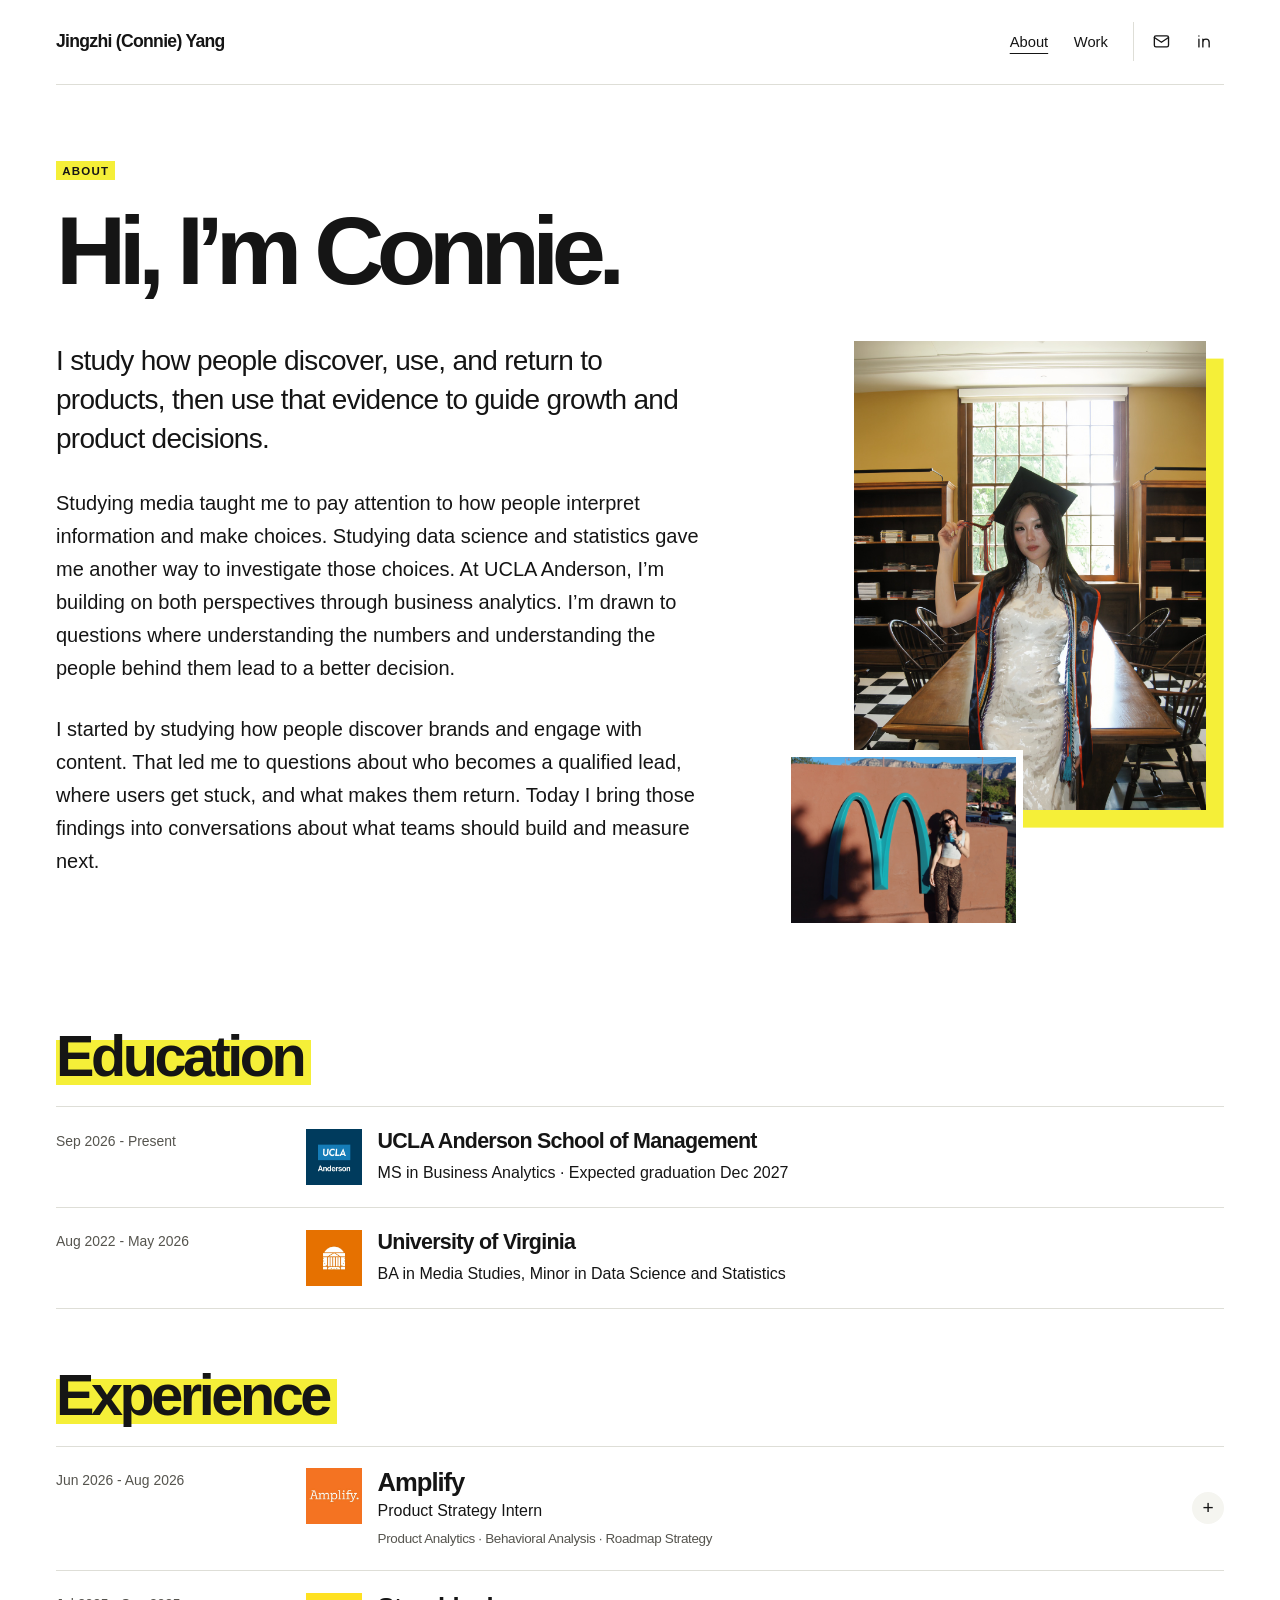
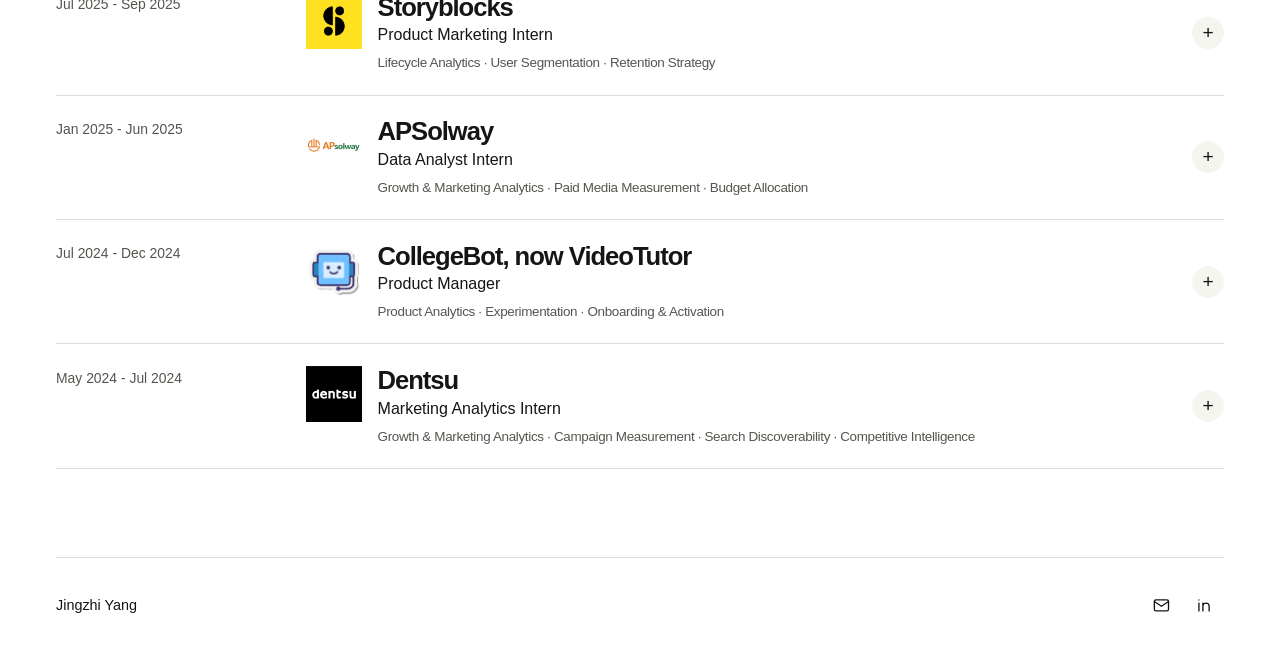
==== about.html @ 19e62472 "Add the complete public portfolio website" ====
<!doctype html>
<html lang="en">
<head>
<meta charset="utf-8">
<meta name="viewport" content="width=device-width, initial-scale=1">
<title>About | Jingzhi (Connie) Yang</title>
<meta name="description" content="Product and growth analytics portfolio of Jingzhi (Connie) Yang.">
<link rel="stylesheet" href="style.css?v=c69d1be918">
<script src="navigation-context.js?v=92504ca39b" defer></script>
</head>
<body>
<a class="skip" href="#main">Skip to content</a>
<header class="site-header wrap">
<a class="wordmark" href="index.html">Jingzhi (Connie) Yang</a>
<nav aria-label="Main navigation"><a href="about.html" aria-current="page">About</a>
<a href="work/index.html">Work</a>
<span class="contact"><a class="icon" href="mailto:jingzhi.yang.2027@anderson.ucla.edu" aria-label="Email Connie">
    <svg viewBox="0 0 24 24" aria-hidden="true"><rect x="3" y="5" width="18" height="14" rx="2"/><path d="m3 7 9 6 9-6"/></svg></a>
    <a class="icon" href="https://www.linkedin.com/in/jingzhi-yang2004/" aria-label="Connie on LinkedIn">
    <svg viewBox="0 0 24 24" aria-hidden="true"><path d="M5 9v10m0-14v.1M10 19V9m0 4a4 4 0 0 1 8 0v6"/></svg></a></span></nav>
</header>
<main id="main" class="wrap about-page">
<section class="about-intro" aria-labelledby="about-title">
<div class="about-title"><p class="eyebrow"><mark>About</mark></p><h1 id="about-title">Hi, I’m Connie.</h1></div>
<div class="about-layout">
<p class="about-positioning">I study how people discover, use, and return to products, then use that evidence to guide growth and product decisions.</p>
<div class="about-collage">
<div class="graduation-frame"><img src="assets/about/uva-graduation.jpg" alt="Connie in her graduation cap and University of Virginia stole in a sunlit library" width="1200" height="1600" fetchpriority="high"></div>
<img class="travel-photo" src="assets/about/travel.jpg" alt="Connie enjoying a drink beside turquoise arches and a terracotta wall while traveling" width="1400" height="933">
</div>
<div class="about-prose">
<p>Studying media taught me to pay attention to how people interpret information and make choices. Studying data science and statistics gave me another way to investigate those choices. At UCLA Anderson, I’m building on both perspectives through business analytics. I’m drawn to questions where understanding the numbers and understanding the people behind them lead to a better decision.</p>
<p>I started by studying how people discover brands and engage with content. That led me to questions about who becomes a qualified lead, where users get stuck, and what makes them return. Today I bring those findings into conversations about what teams should build and measure next.</p>
</div>
</div>
</section>
<section class="section-block"><h2><span class="section-highlight">Education</span></h2>
<div class="education"><span class="dates">Sep 2026 - Present</span><div class="entry-heading"><span class="entry-logo-frame"><img class="entry-logo logo-ucla-anderson" src="assets/logos/ucla-anderson.jpg" alt="UCLA Anderson logo" width="56" height="56" loading="lazy"></span><div class="entry-title"><h3>UCLA Anderson School of Management</h3><p>MS in Business Analytics · Expected graduation Dec 2027</p></div></div></div>
<div class="education"><span class="dates">Aug 2022 - May 2026</span><div class="entry-heading"><span class="entry-logo-frame"><img class="entry-logo logo-uva" src="assets/logos/uva.jpg" alt="University of Virginia logo" width="56" height="56" loading="lazy"></span><div class="entry-title"><h3>University of Virginia</h3><p>BA in Media Studies, Minor in Data Science and Statistics</p></div></div></div>
</section>
<section class="section-block"><h2><span class="section-highlight">Experience</span></h2><details id="experience-amplify" class="timeline-item"><summary><span class="dates">Jun 2026 - Aug 2026</span>
    <span class="timeline-profile"><span class="entry-heading"><span class="entry-logo-frame"><img class="entry-logo logo-amplify" src="assets/logos/amplify.jpg" alt="Amplify logo" width="56" height="56" loading="lazy"></span><span class="entry-title"><strong>Amplify</strong><span class="timeline-role">Product Strategy Intern</span></span></span><span class="keywords">Product Analytics · Behavioral Analysis · Roadmap Strategy</span></span>
    <span class="expand-icon" aria-hidden="true"></span></summary><div class="timeline-body"><p>I combined teacher behavior analysis, competitive research, and adoption planning to guide product priorities and market-entry recommendations.</p><div class="case-links"><a class="text-link" href="work/amplify.html?from=about&amp;entry=amplify">Amplify case study <span aria-hidden="true">↗</span></a></div></div></details><details id="experience-storyblocks" class="timeline-item"><summary><span class="dates">Jul 2025 - Sep 2025</span>
    <span class="timeline-profile"><span class="entry-heading"><span class="entry-logo-frame"><img class="entry-logo logo-storyblocks" src="assets/logos/storyblocks-mark.jpg" alt="Storyblocks logo" width="56" height="56" loading="lazy"></span><span class="entry-title"><strong>Storyblocks</strong><span class="timeline-role">Product Marketing Intern</span></span></span><span class="keywords">Lifecycle Analytics · User Segmentation · Retention Strategy</span></span>
    <span class="expand-icon" aria-hidden="true"></span></summary><div class="timeline-body"><p>I analyzed user behavior and customer needs to inform lifecycle strategy, AI use cases, competitive research, and enterprise customer stories.</p><div class="case-links"><a class="text-link" href="work/storyblocks.html?from=about&amp;entry=storyblocks">Storyblocks case study <span aria-hidden="true">↗</span></a></div></div></details><details id="experience-apsolway" class="timeline-item"><summary><span class="dates">Jan 2025 - Jun 2025</span>
    <span class="timeline-profile"><span class="entry-heading"><span class="entry-logo-frame"><img class="entry-logo logo-apsolway" src="assets/logos/apsolway-square.jpg" alt="APSolway logo" width="56" height="56" loading="lazy"></span><span class="entry-title"><strong>APSolway</strong><span class="timeline-role">Data Analyst Intern</span></span></span><span class="keywords">Growth &amp; Marketing Analytics · Paid Media Measurement · Budget Allocation</span></span>
    <span class="expand-icon" aria-hidden="true"></span></summary><div class="timeline-body"><p>I compared acquisition cost, conversion, and lead quality across audiences and creatives to identify higher-value B2B segments and guide budget decisions.</p><div class="case-links"><a class="text-link" href="work/apsolway.html?from=about&amp;entry=apsolway">APSolway case study <span aria-hidden="true">↗</span></a></div></div></details><details id="experience-collegebot" class="timeline-item"><summary><span class="dates">Jul 2024 - Dec 2024</span>
    <span class="timeline-profile"><span class="entry-heading"><span class="entry-logo-frame"><img class="entry-logo logo-collegebot" src="assets/logos/collegebot.png" alt="CollegeBot logo" width="56" height="56" loading="lazy"></span><span class="entry-title"><strong>CollegeBot, now VideoTutor</strong><span class="timeline-role">Product Manager</span></span></span><span class="keywords">Product Analytics · Experimentation · Onboarding &amp; Activation</span></span>
    <span class="expand-icon" aria-hidden="true"></span></summary><div class="timeline-body"><p>I shaped onboarding and search priorities through student research, behavioral data, and experimentation, working with Engineering and Design.</p><div class="case-links"><a class="text-link" href="work/collegebot.html?from=about&amp;entry=collegebot">CollegeBot case study <span aria-hidden="true">↗</span></a></div></div></details><details id="experience-dentsu" class="timeline-item"><summary><span class="dates">May 2024 - Jul 2024</span>
    <span class="timeline-profile"><span class="entry-heading"><span class="entry-logo-frame"><img class="entry-logo logo-dentsu" src="assets/logos/dentsu.jpg" alt="Dentsu logo" width="56" height="56" loading="lazy"></span><span class="entry-title"><strong>Dentsu</strong><span class="timeline-role">Marketing Analytics Intern</span></span></span><span class="keywords">Growth &amp; Marketing Analytics · Campaign Measurement · Search Discoverability · Competitive Intelligence</span></span>
    <span class="expand-icon" aria-hidden="true"></span></summary><div class="timeline-body"><p>I developed a campaign measurement framework for Qeelin and analyzed competitive media and creator trends for Balenciaga.</p><div class="case-links"><a class="text-link" href="work/qeelin.html?from=about&amp;entry=dentsu">Qeelin case study <span aria-hidden="true">↗</span></a><a class="text-link" href="work/balenciaga.html?from=about&amp;entry=dentsu">Balenciaga case study <span aria-hidden="true">↗</span></a></div></div></details></section>
</main>
<footer class="site-footer wrap"><span>Jingzhi Yang</span><span class="contact"><a class="icon" href="mailto:jingzhi.yang.2027@anderson.ucla.edu" aria-label="Email Connie">
    <svg viewBox="0 0 24 24" aria-hidden="true"><rect x="3" y="5" width="18" height="14" rx="2"/><path d="m3 7 9 6 9-6"/></svg></a>
    <a class="icon" href="https://www.linkedin.com/in/jingzhi-yang2004/" aria-label="Connie on LinkedIn">
    <svg viewBox="0 0 24 24" aria-hidden="true"><path d="M5 9v10m0-14v.1M10 19V9m0 4a4 4 0 0 1 8 0v6"/></svg></a></span></footer>
</body>
</html>
---- style.css ----
:root {
  color-scheme: light;
  --ink: #151515;
  --muted: #55544e;
  --line: #deded7;
  --paper: #fff;
  --soft: #f5f5f0;
  --yellow: #f5ef38;
  font-family: "Helvetica Neue", Helvetica, Arial, sans-serif;
  color: var(--ink);
  background: var(--paper);
}
* { box-sizing: border-box; }
body { margin: 0; }
[hidden] { display: none !important; }
img { display: block; width: 100%; height: auto; }
a { color: inherit; text-decoration: none; }
button { font: inherit; color: inherit; }
:focus-visible { outline: 2px solid #1742be; outline-offset: 4px; }
.skip { position: absolute; left: 1rem; top: -5rem; z-index: 2; padding: .8rem; background: var(--yellow); }
.skip:focus { top: 1rem; }
.wrap { width: min(100% - 7rem, 82rem); margin-inline: auto; }
.site-header, .site-footer { display: flex; align-items: center; justify-content: space-between; gap: 1rem; }
.site-header { min-height: 5.3rem; border-bottom: 1px solid var(--line); }
.wordmark { font-size: clamp(.92rem, 1.6vw, 1.1rem); font-weight: 750; letter-spacing: -.04em; }
.site-header nav, .contact { display: flex; align-items: center; gap: clamp(.5rem, 2vw, 1.6rem); }
.site-header nav > a { font-size: .92rem; padding-block: .55rem; }
.site-header nav > a:hover, .site-header nav > a[aria-current] { text-decoration: underline; text-underline-offset: .4em; }
.contact { gap: .25rem; }
.site-header .contact { border-left: 1px solid var(--line); padding-left: .45rem; }
.icon { display: inline-grid; width: 2.45rem; height: 2.45rem; place-items: center; border-radius: 50%; }
.icon:hover { background: var(--soft); }
.icon svg { width: 1.18rem; fill: none; stroke: currentColor; stroke-width: 1.7; stroke-linecap: round; stroke-linejoin: round; }
.site-footer { border-top: 1px solid var(--line); min-height: 6rem; margin-top: 5.5rem; font-size: .9rem; }
.muted, .dates { color: var(--muted); }
.eyebrow { font-size: .72rem; font-weight: 750; text-transform: uppercase; letter-spacing: .105em; }
mark { color: inherit; background: var(--yellow); padding: .32em .54em; box-decoration-break: clone; }
h1, h2, h3, p, figure, dl, dd { margin: 0; }
h1, h2, h3 { text-wrap: pretty; }
h1 { font-size: clamp(3.1rem, 7.8vw, 8.5rem); line-height: .97; letter-spacing: -.078em; font-weight: 750; }
h2 { font-size: clamp(2rem, 4.5vw, 3.7rem); line-height: 1.05; letter-spacing: -.06em; }
h3 { font-size: 1.34rem; letter-spacing: -.035em; }
p, dd { line-height: 1.58; }
.hero { display: grid; grid-template-columns: minmax(0, 1fr) minmax(0, 30%); gap: clamp(2rem, 4vw, 3.5rem); align-items: end; align-content: center; min-height: calc(100svh - 5.3rem); padding-block: 3rem; }
.hero h1 { font-size: clamp(2.2rem, 4.5vw, 4.25rem); line-height: 1.12; letter-spacing: -.055em; margin-bottom: 3rem; }
.headline-line { display: block; }
.drawn-word { position: relative; display: inline-block; white-space: nowrap; }
.drawn-word::after { content: ""; position: absolute; left: 0; bottom: .01em; width: 100%; height: .07em; background: var(--yellow); border-radius: 50%; pointer-events: none; transform-origin: left center; animation: draw-underline .85s cubic-bezier(.2,.6,.3,1) .3s both; }
@keyframes draw-underline { from { transform: scaleX(0); } to { transform: scaleX(1); } }
.hero-copy > p, .personal-content > p { color: var(--ink); font-size: clamp(1rem, 1.4vw, 1.25rem); line-height: 1.7; }
.hero-copy > p { width: min(100%, 64ch); }
.actions { display: flex; flex-wrap: wrap; gap: .65rem; margin-top: 1.8rem; }
.button { display: inline-flex; align-items: center; justify-content: space-between; gap: 1.5rem; border: 1px solid var(--ink); padding: 1rem 1.3rem; background: var(--paper); color: var(--ink); font-weight: 650; font-size: .96rem; transition: background-color .18s, color .18s; }
.button:is(:hover, :focus-visible, :active) { background: var(--ink); color: var(--paper); }
.placeholder { display: flex; flex-direction: column; align-items: flex-start; justify-content: flex-end; gap: .35rem; padding: 1.2rem; color: var(--muted); background: var(--soft); font-size: .84rem; position: relative; }
.placeholder-mark { position: absolute; top: 1rem; right: 1rem; font-size: 1.4rem; line-height: 1; color: var(--ink); }
.portrait { align-self: end; justify-self: start; width: min(100%, 24rem); overflow: hidden; }
.portrait img { aspect-ratio: 4 / 5; object-fit: cover; object-position: center 35%; }
.personal-heading { position: relative; padding-block: 1rem 1.5rem; isolation: isolate; }
.personal-heading::before { content: ""; position: absolute; z-index: -1; left: 0; top: 1.8rem; bottom: 0; width: 62%; background: var(--yellow); }
.personal-heading h2 { font-size: clamp(2.8rem, 4.8vw, 4.25rem); font-weight: 300; letter-spacing: -.055em; }
.personal-heading strong { font-weight: 750; }
.personal-content { width: min(100%, 40rem); margin: 3.2rem auto 0; }
.skill-cloud { list-style: none; padding: 0; margin: 2.2rem 0 0; font-size: clamp(1.15rem, 2vw, 1.65rem); text-wrap: balance; }
.skill-cloud li { display: inline-block; vertical-align: middle; margin: .12em .06em .12em 0; padding: .18em .24em; font-size: inherit; font-weight: 300; letter-spacing: -.025em; line-height: 1.25; transition: color .18s, background-color .18s, transform .18s; }
.skill-cloud li:is(:hover, :focus, :active) { background: var(--ink); color: var(--paper); transform: translateY(-2px); }
.personal-content .actions { display: grid; grid-template-columns: repeat(3, minmax(0, 1fr)); margin-top: 2.6rem; gap: .75rem; }
.personal-content .button { width: 100%; min-width: 0; gap: .75rem; padding-inline: .9rem; }
.page-intro { padding-block: clamp(3.3rem, 7vw, 7rem) 2.5rem; }
.page-intro h1 { margin-block: 1rem 1.35rem; }
.page-intro p:not(.eyebrow) { max-width: 63ch; margin-top: 1rem; }
.page-intro.work-intro > .lede { max-width: none; }
.lede { font-size: clamp(1.3rem, 2.6vw, 1.9rem); letter-spacing: -.035em; line-height: 1.35; }
.about-page { max-width: 80rem; }
.about-intro { padding-block: clamp(3rem, 6vw, 5.5rem) 2.5rem; }
.about-title h1 { margin-top: 1.25rem; font-size: clamp(3.15rem, 7.6vw, 7.5rem); line-height: 1.04; }
.about-layout { display: grid; grid-template-columns: 56% 38%; grid-template-rows: auto 1fr; grid-template-areas: "positioning photos" "prose photos"; column-gap: 6%; row-gap: 1.75rem; align-items: start; margin-top: 2.5rem; }
.about-positioning { grid-area: positioning; font-size: clamp(1.625rem, 2.2vw, 1.75rem); font-weight: 500; letter-spacing: -.025em; line-height: 1.4; }
.about-prose { grid-area: prose; font-size: clamp(1.125rem, 1.6vw, 1.25rem); line-height: 1.65; }
.about-prose p { line-height: inherit; }
.about-prose p + p { margin-top: 1.75rem; }
.about-collage { grid-area: photos; justify-self: end; width: min(100%, 27.5rem); isolation: isolate; }
.graduation-frame { position: relative; width: 80%; aspect-ratio: 3 / 4; margin-left: 16%; }
.graduation-frame::before { content: ""; position: absolute; inset: 0; z-index: 0; background: var(--yellow); transform: translate(5%, 3.75%); }
.graduation-frame img { position: relative; z-index: 1; width: 100%; height: 100%; object-fit: cover; }
.travel-photo { position: relative; z-index: 2; width: 54.4%; aspect-ratio: 4 / 3; margin-top: -13.6%; border: clamp(5px, 1.6vw, 7px) solid var(--paper); object-fit: cover; object-position: 75% 50%; }
.about-page .section-block { margin-top: 3.5rem; }
.section-highlight { padding-right: .14em; background: linear-gradient(transparent 25%, var(--yellow) 25%, var(--yellow) 95%, transparent 95%); }
.section-block { margin-top: 2.6rem; }
.section-block > h2 { margin-bottom: 1.25rem; }
.education, .timeline-item summary { display: grid; grid-template-columns: minmax(9rem, 20%) 1fr; gap: 1rem; padding-block: 1.35rem; }
.education, .timeline-item { border-top: 1px solid var(--line); }
.education:last-child, .timeline-item:last-child { border-bottom: 1px solid var(--line); }
.education p { margin-top: .4rem; }
.about-page { --entry-logo-size: 3.5rem; --entry-logo-gap: 1rem; }
.entry-heading { display: grid; grid-template-columns: var(--entry-logo-size) minmax(0, 1fr); gap: var(--entry-logo-gap); align-items: start; }
.entry-title, .timeline-profile { min-width: 0; }
.entry-logo-frame { display: block; width: var(--entry-logo-size); height: var(--entry-logo-size); overflow: hidden; }
.entry-logo { width: 100%; height: 100%; object-fit: contain; }
.timeline-profile > .keywords { margin-left: calc(var(--entry-logo-size) + var(--entry-logo-gap)); }
.dates { font-size: .87rem; align-self: start; margin-top: .25em; }
.timeline-item summary { grid-template-columns: minmax(9rem, 20%) 1fr 2rem; align-items: center; }
summary { list-style: none; cursor: pointer; }
summary::-webkit-details-marker { display: none; }
.timeline-item summary:hover strong, .artifact-drawer summary:hover { text-decoration: underline; text-underline-offset: .2em; }
.timeline-item strong { display: block; font-size: clamp(1.15rem, 3vw, 1.6rem); letter-spacing: -.04em; }
.timeline-role, .keywords { display: block; margin-top: .3rem; }
.keywords { color: var(--muted); font-size: .84rem; font-weight: 300; letter-spacing: -.025em; line-height: 1.45; }
.expand-icon { display: grid; place-items: center; width: 2rem; height: 2rem; background: var(--soft); border-radius: 50%; }
.expand-icon::before { content: "+"; font-size: 1.2rem; }
[open] > summary .expand-icon::before { content: "−"; }
.timeline-item { scroll-margin-top: 1.25rem; }
.timeline-body { margin-left: calc(max(9rem, 20%) + 1rem + var(--entry-logo-size) + var(--entry-logo-gap)); padding: 0 2rem 1.4rem 0; }
.timeline-body p { max-width: 65ch; }
.case-links { display: flex; flex-wrap: wrap; gap: .7rem 1.2rem; margin-top: .6rem; }
.text-link { text-decoration: underline; text-underline-offset: .23em; font-weight: 650; }
.text-link:hover { background: var(--yellow); }
.filter-bar { display: flex; flex-wrap: wrap; gap: .5rem; padding-bottom: .9rem; }
.filter-bar button { cursor: pointer; border: 1px solid var(--line); background: var(--paper); padding: .65rem .8rem; font-size: .86rem; }
.filter-bar button:hover, .filter-bar button[aria-pressed="true"] { background: var(--yellow); border-color: var(--ink); }
.result-count { border-top: 1px solid var(--line); padding-block: .95rem 1.2rem; color: var(--muted); }
.work-grid { display: grid; grid-template-columns: repeat(2, minmax(0, 1fr)); gap: 2rem 1.5rem; }
.work-card { border-bottom: 1px solid var(--line); padding-bottom: 1.1rem; }
.card-link { display: block; }
.card-cover { aspect-ratio: 2.4; overflow: hidden; position: relative; }
.actual-cover { background: #f7f7f9; }
.actual-cover img { position: absolute; inset: 0; width: 100%; height: 100%; object-fit: cover; object-position: var(--cover-position, 50% 50%); }
.cover-amplify { background: #fff5c3; }
.cover-amplify img { object-fit: contain; padding: .5rem; }
.cover-balenciaga { --cover-position: 50% 35%; }
.cover-hanswerks { --cover-position: 50% 60%; }
.card-top { display: flex; justify-content: space-between; align-items: center; margin-block: .9rem .4rem; }
.card-arrow { display: inline-grid; width: 1.95rem; height: 1.95rem; place-items: center; border: 1px solid var(--line); border-radius: 50%; transition: background-color .16s; }
.card-link:hover .card-arrow, .card-link:focus-visible .card-arrow { background: var(--yellow); }
.work-card h2 { font-size: clamp(1.55rem, 3.25vw, 2.55rem); }
.work-card p { margin-top: .45rem; color: var(--muted); }
.tags { display: flex; flex-wrap: wrap; gap: .36rem; margin-top: .8rem; }
.tag { border: 1px solid var(--line); padding: .27rem .5rem; font-size: .74rem; line-height: 1.35; }
.methods { font-size: .79rem; font-weight: 300; letter-spacing: -.025em; }
.case-intro { padding-block: clamp(2.3rem, 4vw, 4.5rem) 2.1rem; }
.back { display: inline-block; margin-bottom: 2.1rem; font-size: .88rem; }
.case-brand-row { display: flex; align-items: center; justify-content: flex-start; gap: 1rem; }
.case-brand-row > .eyebrow { margin: 0; }
.case-company-logo { --case-logo-size: clamp(3.5rem, 5.2vw, 4.5rem); display: block; flex: none; width: var(--case-logo-size); height: var(--case-logo-size); aspect-ratio: 1; object-fit: contain; }
.case-company-logo.logo-balenciaga { background: #9b9b9b; }
.case-logo-frame { --case-logo-size: clamp(3.5rem, 5.2vw, 4.5rem); display: block; flex: none; width: var(--case-logo-size); height: var(--case-logo-size); overflow: hidden; }
.case-logo-frame .case-company-logo { object-fit: cover; }
.case-logo-frame .logo-balenciaga { transform: scale(1.2); }
.case-intro h1 { max-width: 20ch; margin-block: 1rem; font-size: clamp(2.8rem, 6.4vw, 6.75rem); }
.case-intro .tag { font-weight: 300; letter-spacing: -.025em; }
.case-description { max-width: none; margin-top: 1.3rem; font-size: 1.05rem; line-height: 1.65; }
.case-meta { color: var(--muted); font-size: .85rem; margin-top: .7rem; }
.overview { display: grid; grid-template-columns: repeat(4, minmax(0, 1fr)); gap: 1.4rem; border-block: 1px solid var(--line); padding-block: 1.25rem; margin-top: 1.5rem; }
.overview dt { margin-bottom: .5rem; }
.overview dd { font-size: .94rem; }
.case-section { display: grid; grid-template-columns: minmax(8.5rem, 17%) minmax(0, 1fr); gap: 1rem; border-top: 1px solid var(--line); padding-block: clamp(1.5rem, 4vw, 3.4rem); }
.case-section h2 { max-width: 24ch; }
.case-section .section-number { margin-top: .5rem; color: var(--muted); }
.case-section p { max-width: 67ch; margin-top: .85rem; }
.case-placeholder { min-height: 12rem; margin-top: 1rem; }
.case-next { display: flex; flex-wrap: wrap; justify-content: space-between; gap: .7rem 1rem; border-top: 1px solid var(--line); padding-top: 1.3rem; margin-top: 2rem; }
.decision-flow { list-style: none; padding: 0; margin: 1.5rem 0 0; display: grid; grid-template-columns: repeat(4, minmax(0, 1fr)); gap: 1rem; }
.decision-flow li { border-top: 3px solid var(--ink); padding: .8rem .5rem 0 0; }
.decision-flow li:nth-child(2) { border-color: #b0a900; }
.decision-flow strong { display: block; margin-top: .55rem; font-size: 1.16rem; letter-spacing: -.035em; }
.decision-flow p { font-size: .87rem; margin-top: .35rem; color: var(--muted); }
.segments { display: grid; grid-template-columns: repeat(3, minmax(0, 1fr)); gap: .7rem; margin-top: 1.2rem; }
.segments div { border: 1px solid var(--line); padding: .8rem; }
.segments dt { font-weight: 750; }
.segments dd { margin-top: .35rem; font-size: .9rem; color: var(--muted); }
figure { margin-top: 1.2rem; }
figure img { border: 1px solid var(--line); background: var(--soft); }
figcaption { font-size: .83rem; margin-top: .45rem; color: var(--muted); line-height: 1.45; }
.prototype-grid, .artifact-grid { display: grid; grid-template-columns: repeat(2, minmax(0, 1fr)); gap: .9rem; align-items: start; }
.prototype-grid img { aspect-ratio: 2.5; object-fit: contain; }
.artifact-drawer { border-block: 1px solid var(--line); margin-top: 1rem; }
.artifact-drawer[open] { padding-bottom: 1rem; }
.artifact-drawer summary { font-weight: 650; padding: .85rem 0; display: flex; justify-content: space-between; gap: .7rem; }
.artifact-drawer summary::after { content: "+"; }
.artifact-drawer[open] summary::after { content: "−"; }
@media (max-width: 960px) {
  .wrap { width: calc(100% - 3.5rem); }
  .hero { gap: 1.5rem; }
  .hero h1 { font-size: clamp(1.7rem, 3.9vw, 2.35rem); }
  .overview, .decision-flow { grid-template-columns: repeat(2, minmax(0, 1fr)); }
}
@media (max-width: 900px) {
  .about-layout { grid-template-columns: minmax(0, 1fr); grid-template-rows: auto; grid-template-areas: "positioning" "photos" "prose"; row-gap: 2rem; }
  .about-collage { justify-self: center; }
}
@media (max-width: 680px) {
  .wrap { width: calc(100% - 2rem); }
  .site-header { min-height: 4rem; }
  .wordmark { max-width: 10rem; }
  .site-header nav { gap: .65rem; }
  .site-header .contact { padding-left: .2rem; gap: 0; }
  .site-header nav > a { font-size: .82rem; }
  .icon { width: 2rem; height: 2.75rem; }
  .site-footer { margin-top: 3.5rem; }
  .site-footer .muted { display: block; }
  .hero, .work-grid, .case-section, .prototype-grid, .artifact-grid { grid-template-columns: minmax(0, 1fr); }
  .hero { min-height: 0; padding-block: 3rem 4rem; }
  .hero h1 { font-size: clamp(2.35rem, 9.9vw, 4.2rem); margin-bottom: 2rem; }
  .drawn-word { display: inline; white-space: normal; text-decoration: underline var(--yellow); text-decoration-thickness: .08em; text-underline-offset: .13em; }
  .drawn-word::after { display: none; }
  .portrait { width: min(100%, 21rem); justify-self: center; margin-top: .5rem; }
  .portrait img { aspect-ratio: 3 / 4; }
  .personal-heading::before { width: 90%; }
  .personal-content { width: 100%; margin-top: 2rem; }
  .personal-content .actions { display: flex; }
  .personal-content .button { width: auto; flex: 1 1 8rem; gap: .6rem; padding: .9rem; font-size: .9rem; }
  .education, .timeline-item summary { grid-template-columns: minmax(0, 1fr) auto; gap: .4rem .75rem; }
  .about-page { --entry-logo-size: 3rem; --entry-logo-gap: .75rem; }
  .education > div { grid-column: 1 / -1; }
  .timeline-item summary > .dates { grid-column: 1 / -1; }
  .timeline-body { margin-left: calc(var(--entry-logo-size) + var(--entry-logo-gap)); padding-right: 0; }
  .segments { grid-template-columns: minmax(0, 1fr); }
  .case-intro h1 { overflow-wrap: anywhere; }
  .about-title h1 { font-size: clamp(2.45rem, 10.5vw, 3.6rem); }
}
@media (prefers-reduced-motion: reduce) {
  *, *::before, *::after { transition-duration: 0s !important; animation: none !important; }
  .skill-cloud li { transform: none !important; }
}
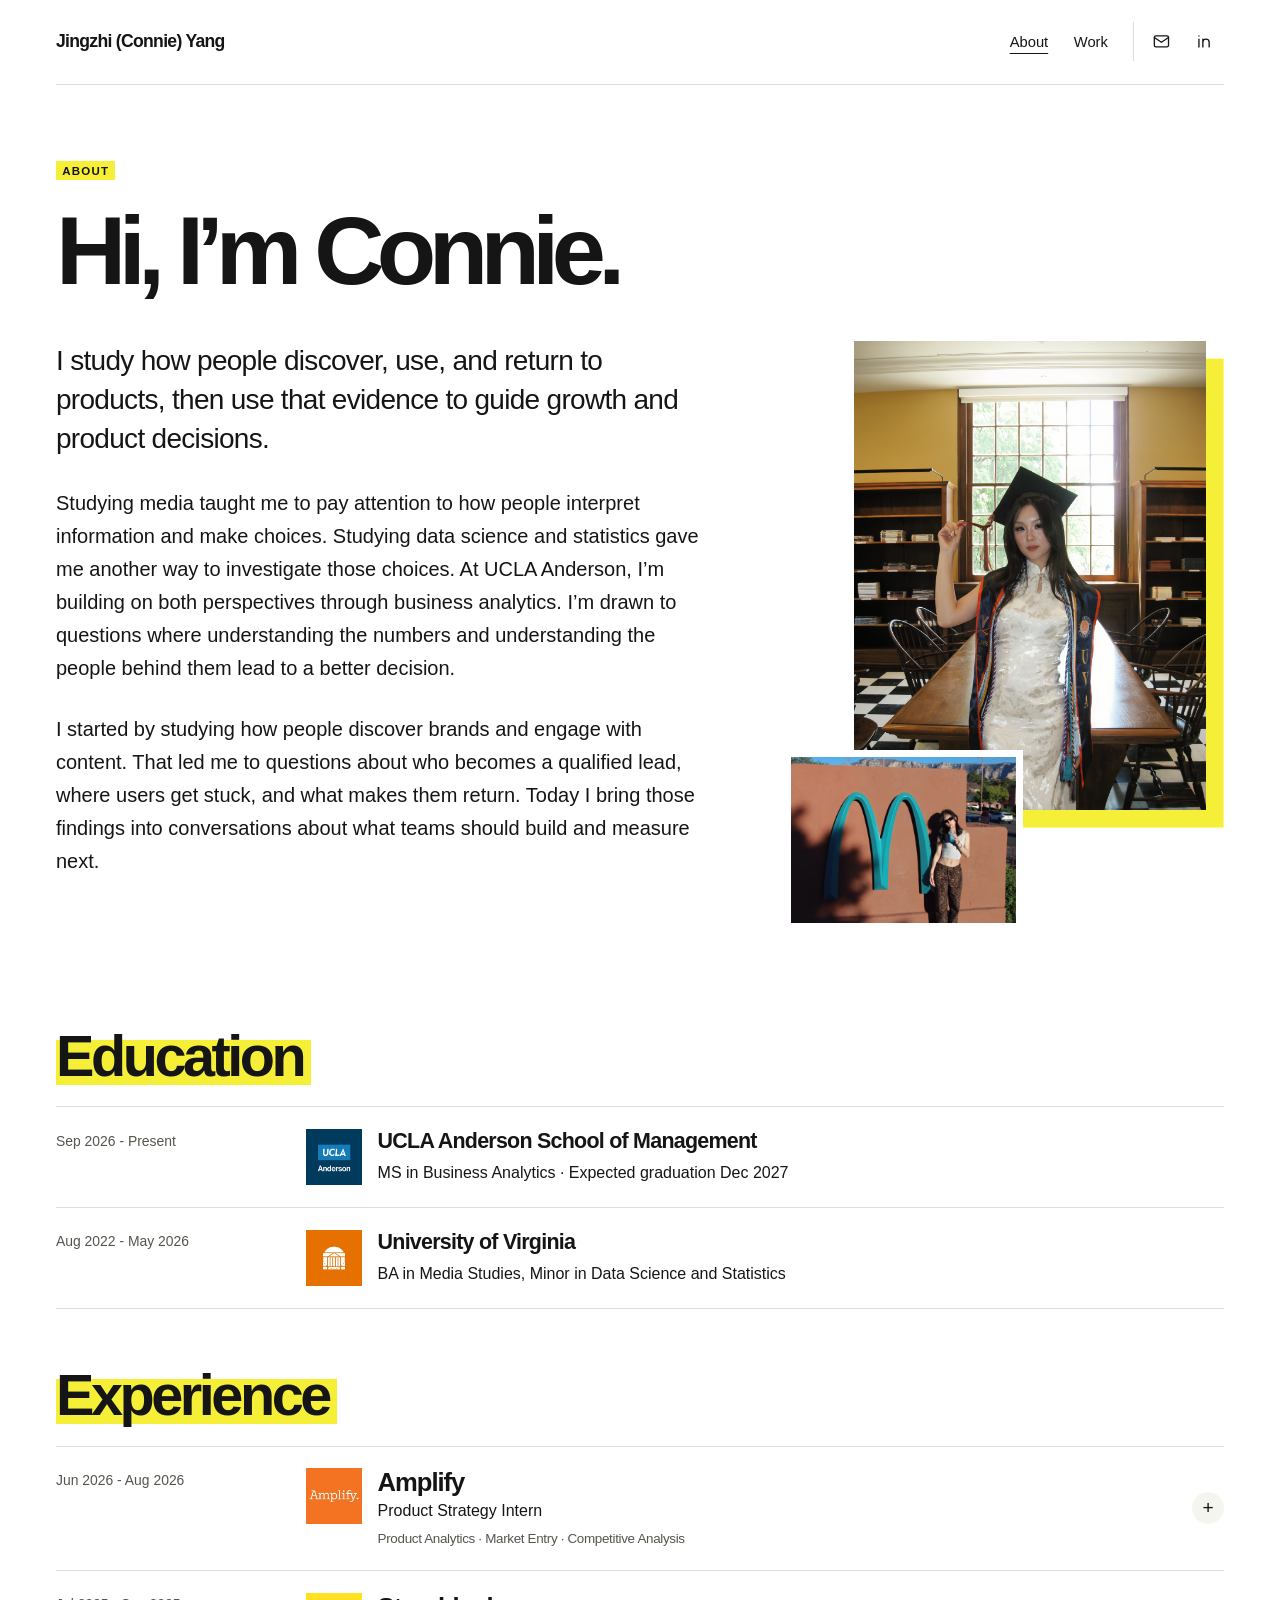
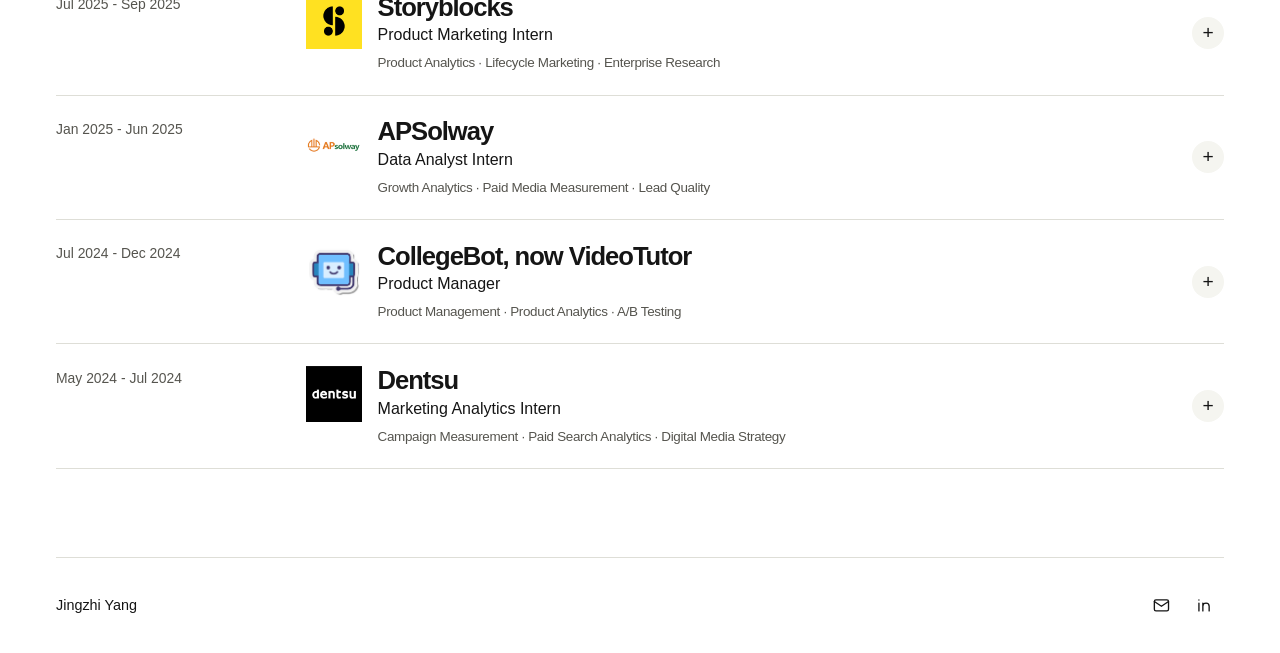
==== commit 67f24272: "Add the complete public portfolio website" ====
--- a/about.html
+++ b/about.html
@@ -39,15 +39,15 @@
 <div class="education"><span class="dates">Aug 2022 - May 2026</span><div class="entry-heading"><span class="entry-logo-frame"><img class="entry-logo logo-uva" src="assets/logos/uva.jpg" alt="University of Virginia logo" width="56" height="56" loading="lazy"></span><div class="entry-title"><h3>University of Virginia</h3><p>BA in Media Studies, Minor in Data Science and Statistics</p></div></div></div>
 </section>
 <section class="section-block"><h2><span class="section-highlight">Experience</span></h2><details id="experience-amplify" class="timeline-item"><summary><span class="dates">Jun 2026 - Aug 2026</span>
-    <span class="timeline-profile"><span class="entry-heading"><span class="entry-logo-frame"><img class="entry-logo logo-amplify" src="assets/logos/amplify.jpg" alt="Amplify logo" width="56" height="56" loading="lazy"></span><span class="entry-title"><strong>Amplify</strong><span class="timeline-role">Product Strategy Intern</span></span></span><span class="keywords">Product Analytics · Behavioral Analysis · Roadmap Strategy</span></span>
+    <span class="timeline-profile"><span class="entry-heading"><span class="entry-logo-frame"><img class="entry-logo logo-amplify" src="assets/logos/amplify.jpg" alt="Amplify logo" width="56" height="56" loading="lazy"></span><span class="entry-title"><strong>Amplify</strong><span class="timeline-role">Product Strategy Intern</span></span></span><span class="keywords">Product Analytics · Market Entry · Competitive Analysis</span></span>
     <span class="expand-icon" aria-hidden="true"></span></summary><div class="timeline-body"><p>I combined teacher behavior analysis, competitive research, and adoption planning to guide product priorities and market-entry recommendations.</p><div class="case-links"><a class="text-link" href="work/amplify.html?from=about&amp;entry=amplify">Amplify case study <span aria-hidden="true">↗</span></a></div></div></details><details id="experience-storyblocks" class="timeline-item"><summary><span class="dates">Jul 2025 - Sep 2025</span>
-    <span class="timeline-profile"><span class="entry-heading"><span class="entry-logo-frame"><img class="entry-logo logo-storyblocks" src="assets/logos/storyblocks-mark.jpg" alt="Storyblocks logo" width="56" height="56" loading="lazy"></span><span class="entry-title"><strong>Storyblocks</strong><span class="timeline-role">Product Marketing Intern</span></span></span><span class="keywords">Lifecycle Analytics · User Segmentation · Retention Strategy</span></span>
+    <span class="timeline-profile"><span class="entry-heading"><span class="entry-logo-frame"><img class="entry-logo logo-storyblocks" src="assets/logos/storyblocks-mark.jpg" alt="Storyblocks logo" width="56" height="56" loading="lazy"></span><span class="entry-title"><strong>Storyblocks</strong><span class="timeline-role">Product Marketing Intern</span></span></span><span class="keywords">Product Analytics · Lifecycle Marketing · Enterprise Research</span></span>
     <span class="expand-icon" aria-hidden="true"></span></summary><div class="timeline-body"><p>I analyzed user behavior and customer needs to inform lifecycle strategy, AI use cases, competitive research, and enterprise customer stories.</p><div class="case-links"><a class="text-link" href="work/storyblocks.html?from=about&amp;entry=storyblocks">Storyblocks case study <span aria-hidden="true">↗</span></a></div></div></details><details id="experience-apsolway" class="timeline-item"><summary><span class="dates">Jan 2025 - Jun 2025</span>
-    <span class="timeline-profile"><span class="entry-heading"><span class="entry-logo-frame"><img class="entry-logo logo-apsolway" src="assets/logos/apsolway-square.jpg" alt="APSolway logo" width="56" height="56" loading="lazy"></span><span class="entry-title"><strong>APSolway</strong><span class="timeline-role">Data Analyst Intern</span></span></span><span class="keywords">Growth &amp; Marketing Analytics · Paid Media Measurement · Budget Allocation</span></span>
+    <span class="timeline-profile"><span class="entry-heading"><span class="entry-logo-frame"><img class="entry-logo logo-apsolway" src="assets/logos/apsolway-square.jpg" alt="APSolway logo" width="56" height="56" loading="lazy"></span><span class="entry-title"><strong>APSolway</strong><span class="timeline-role">Data Analyst Intern</span></span></span><span class="keywords">Growth Analytics · Paid Media Measurement · Lead Quality</span></span>
     <span class="expand-icon" aria-hidden="true"></span></summary><div class="timeline-body"><p>I compared acquisition cost, conversion, and lead quality across audiences and creatives to identify higher-value B2B segments and guide budget decisions.</p><div class="case-links"><a class="text-link" href="work/apsolway.html?from=about&amp;entry=apsolway">APSolway case study <span aria-hidden="true">↗</span></a></div></div></details><details id="experience-collegebot" class="timeline-item"><summary><span class="dates">Jul 2024 - Dec 2024</span>
-    <span class="timeline-profile"><span class="entry-heading"><span class="entry-logo-frame"><img class="entry-logo logo-collegebot" src="assets/logos/collegebot.png" alt="CollegeBot logo" width="56" height="56" loading="lazy"></span><span class="entry-title"><strong>CollegeBot, now VideoTutor</strong><span class="timeline-role">Product Manager</span></span></span><span class="keywords">Product Analytics · Experimentation · Onboarding &amp; Activation</span></span>
+    <span class="timeline-profile"><span class="entry-heading"><span class="entry-logo-frame"><img class="entry-logo logo-collegebot" src="assets/logos/collegebot.png" alt="CollegeBot logo" width="56" height="56" loading="lazy"></span><span class="entry-title"><strong>CollegeBot, now VideoTutor</strong><span class="timeline-role">Product Manager</span></span></span><span class="keywords">Product Management · Product Analytics · A/B Testing</span></span>
     <span class="expand-icon" aria-hidden="true"></span></summary><div class="timeline-body"><p>I shaped onboarding and search priorities through student research, behavioral data, and experimentation, working with Engineering and Design.</p><div class="case-links"><a class="text-link" href="work/collegebot.html?from=about&amp;entry=collegebot">CollegeBot case study <span aria-hidden="true">↗</span></a></div></div></details><details id="experience-dentsu" class="timeline-item"><summary><span class="dates">May 2024 - Jul 2024</span>
-    <span class="timeline-profile"><span class="entry-heading"><span class="entry-logo-frame"><img class="entry-logo logo-dentsu" src="assets/logos/dentsu.jpg" alt="Dentsu logo" width="56" height="56" loading="lazy"></span><span class="entry-title"><strong>Dentsu</strong><span class="timeline-role">Marketing Analytics Intern</span></span></span><span class="keywords">Growth &amp; Marketing Analytics · Campaign Measurement · Search Discoverability · Competitive Intelligence</span></span>
+    <span class="timeline-profile"><span class="entry-heading"><span class="entry-logo-frame"><img class="entry-logo logo-dentsu" src="assets/logos/dentsu.jpg" alt="Dentsu logo" width="56" height="56" loading="lazy"></span><span class="entry-title"><strong>Dentsu</strong><span class="timeline-role">Marketing Analytics Intern</span></span></span><span class="keywords">Campaign Measurement · Paid Search Analytics · Digital Media Strategy</span></span>
     <span class="expand-icon" aria-hidden="true"></span></summary><div class="timeline-body"><p>I developed a campaign measurement framework for Qeelin and analyzed competitive media and creator trends for Balenciaga.</p><div class="case-links"><a class="text-link" href="work/qeelin.html?from=about&amp;entry=dentsu">Qeelin case study <span aria-hidden="true">↗</span></a><a class="text-link" href="work/balenciaga.html?from=about&amp;entry=dentsu">Balenciaga case study <span aria-hidden="true">↗</span></a></div></div></details></section>
 </main>
 <footer class="site-footer wrap"><span>Jingzhi Yang</span><span class="contact"><a class="icon" href="mailto:jingzhi.yang.2027@anderson.ucla.edu" aria-label="Email Connie">
